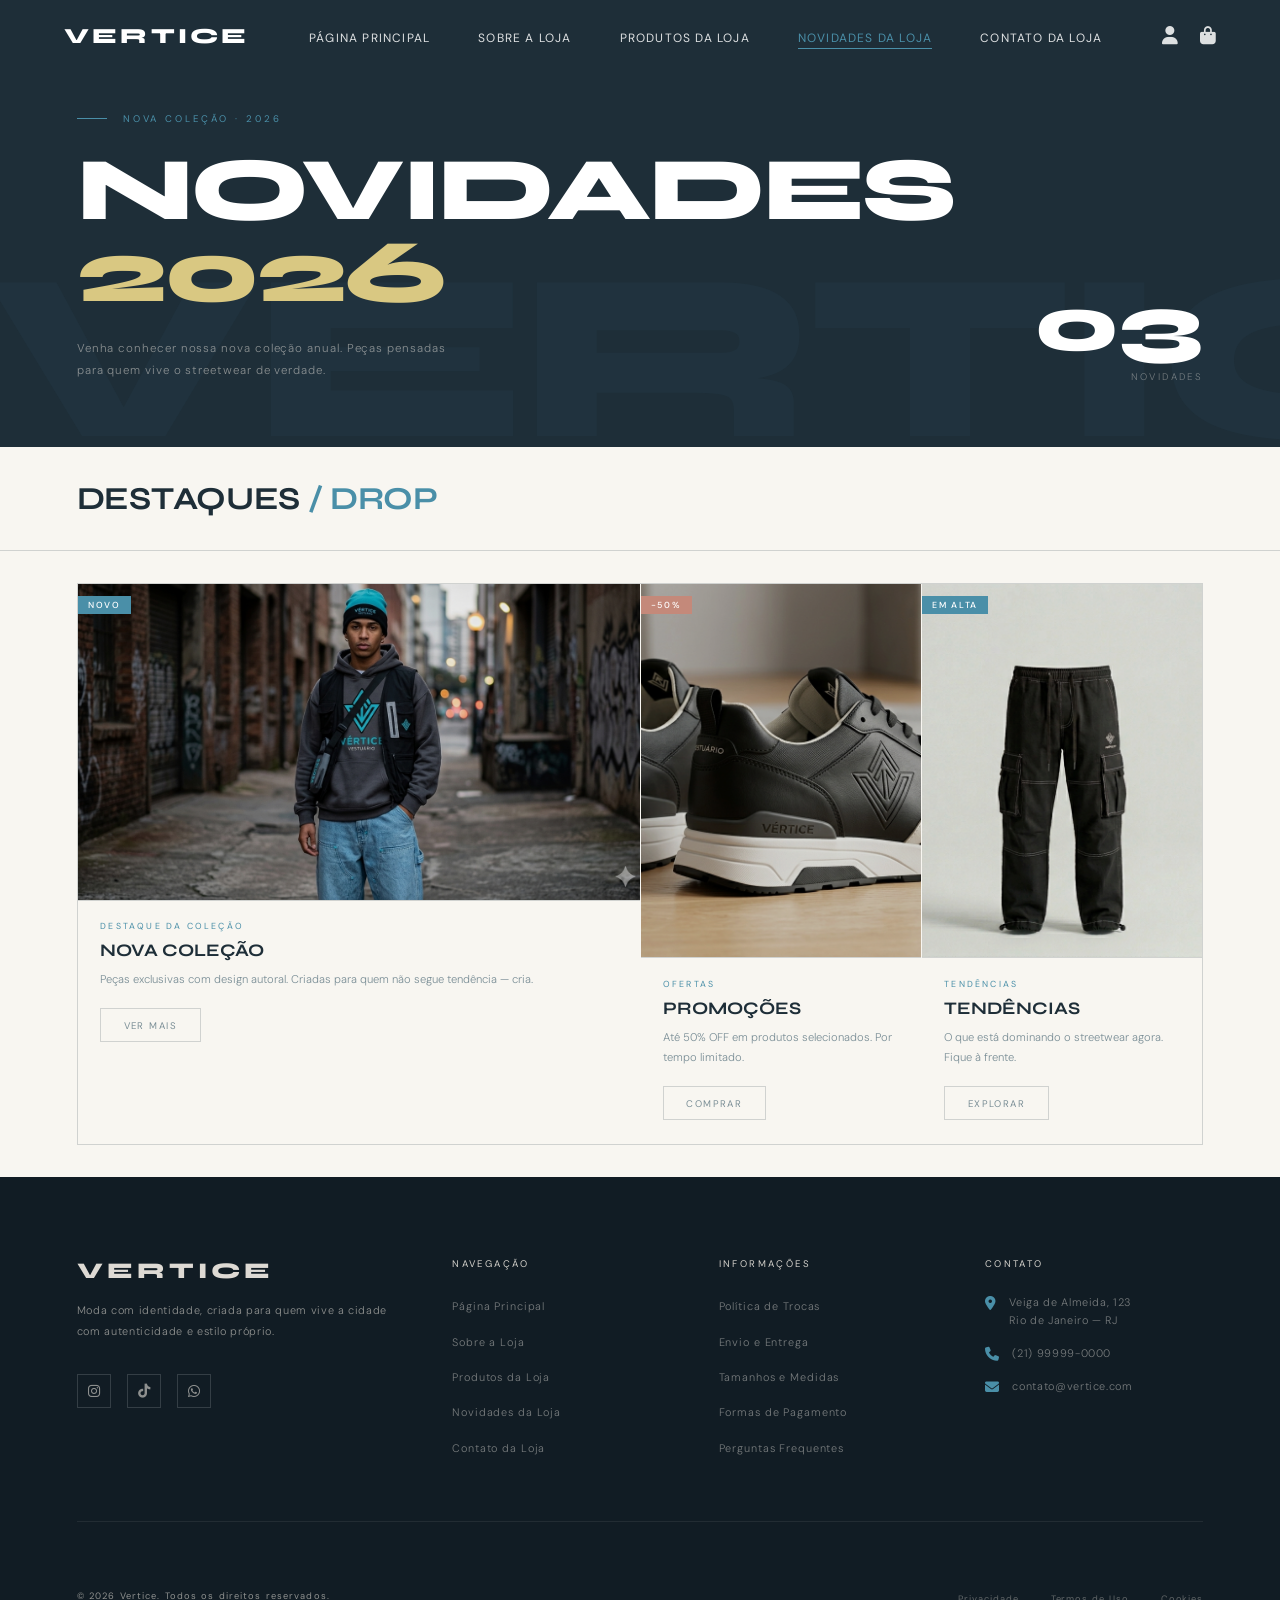
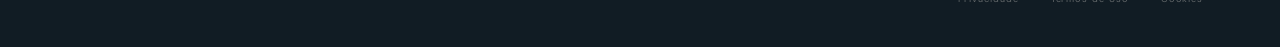
==== HTML/lancamentos.html @ c81a10d2 "Add files via upload" ====
<!doctype html>
<html lang="pt-BR">
  <head>
    <meta charset="UTF-8" />
    <meta name="viewport" content="width=device-width, initial-scale=1.0" />
    <title>VERTICE — Lançamentos</title>
    <link
      href="https://fonts.googleapis.com/css2?family=Syne:wght@400;600;700;800&family=DM+Sans:ital,wght@0,300;0,400;0,500;1,300&display=swap"
      rel="stylesheet"
    />
    <link
      rel="stylesheet"
      href="https://cdnjs.cloudflare.com/ajax/libs/font-awesome/6.5.0/css/all.min.css"
    />
    <link rel="stylesheet" href="../CSS/LANCAMENTOS.CSS" />
    <script src="../JS/inicio.js" defer></script>
  </head>
  <body>
    <nav id="navbar">
      <a href="../index.html" class="nav-logo">Vertice</a>
      <ul class="nav-links">
        <li><a href="../index.html">Página Principal</a></li>
        <li><a href="Sobre.html">Sobre a Loja</a></li>
        <li><a href="produtos.html">Produtos da Loja</a></li>
        <li><a href="lancamentos.html" class="active">Novidades da Loja</a></li>
        <li><a href="contato.html">Contato da Loja</a></li>
      </ul>
      <div class="nav-icons">
        <button aria-label="Conta"><i class="fa-solid fa-user"></i></button>
        <button aria-label="Sacola" id="btn-sacola">
          <i class="fa-solid fa-bag-shopping"></i>
          <span class="sacola-badge" id="contador-sacola"></span>
        </button>
      </div>
    </nav>

    <section class="banner">
      <div>
        <div class="banner-label">Nova Coleção · 2026</div>
        <h2>NOVIDADES<span>2026</span></h2>
        <p class="banner-sub">
          Venha conhecer nossa nova coleção anual. Peças pensadas para quem vive
          o streetwear de verdade.
        </p>
      </div>
      <div class="banner-direita">
        <div class="banner-ano">03<span>novidades</span></div>
      </div>
      <div class="banner-bg" aria-hidden="true">VERTICE</div>
    </section>

    <div class="cabecalho-secao">
      <div class="titulo-secao">Destaques <span>/ Drop</span></div>
    </div>

    <div class="grade-container reveal">
      <div class="grade-cards">
        <div class="card destaque" style="animation-delay: 0s">
          <div class="card-img-wrap">
            <img src="../IMG/Modelo Vertice.png" alt="Nova Coleção" />
            <div class="card-sobreposicao">
              <button
                class="btn-sobreposicao"
                onclick="window.location.href = 'produtos.html'"
              >
                Ver mais
              </button>
            </div>
            <div class="card-etiqueta">Novo</div>
          </div>
          <div class="card-info">
            <div class="card-categoria">Destaque da coleção</div>
            <h3>Nova Coleção</h3>
            <p>
              Peças exclusivas com design autoral. Criadas para quem não segue
              tendência — cria.
            </p>
            <button
              class="btn-card"
              onclick="window.location.href = 'produtos.html'"
            >
              Ver mais
            </button>
          </div>
        </div>

        <div class="card" style="animation-delay: 0.07s">
          <div class="card-img-wrap">
            <img src="../IMG/Tenis.png" alt="Promoções" />
            <div class="card-sobreposicao">
              <button
                class="btn-sobreposicao"
                onclick="window.location.href = 'produtos.html'"
              >
                Comprar
              </button>
            </div>
            <div class="card-etiqueta quente">−50%</div>
          </div>
          <div class="card-info">
            <div class="card-categoria">Ofertas</div>
            <h3>Promoções</h3>
            <p>Até 50% OFF em produtos selecionados. Por tempo limitado.</p>
            <button
              class="btn-card"
              onclick="window.location.href = 'produtos.html'"
            >
              Comprar
            </button>
          </div>
        </div>

        <div class="card" style="animation-delay: 0.14s">
          <div class="card-img-wrap">
            <img src="../IMG/Calca Vertice.png" alt="Tendências" />
            <div class="card-sobreposicao">
              <button
                class="btn-sobreposicao"
                onclick="window.location.href = 'produtos.html'"
              >
                Explorar
              </button>
            </div>
            <div class="card-etiqueta">Em alta</div>
          </div>
          <div class="card-info">
            <div class="card-categoria">Tendências</div>
            <h3>Tendências</h3>
            <p>O que está dominando o streetwear agora. Fique à frente.</p>
            <button
              class="btn-card"
              onclick="window.location.href = 'produtos.html'"
            >
              Explorar
            </button>
          </div>
        </div>
      </div>
    </div>

    <footer id="footer">
      <div class="footer-top">
        <div>
          <p class="footer-brand">Vertice</p>
          <p class="footer-desc">
            Moda com identidade, criada para quem vive a cidade com
            autenticidade e estilo próprio.
          </p>
          <div class="footer-socials">
            <a href="#" aria-label="Instagram"
              ><i class="fa-brands fa-instagram"></i
            ></a>
            <a href="#" aria-label="TikTok"
              ><i class="fa-brands fa-tiktok"></i
            ></a>
            <a href="#" aria-label="WhatsApp"
              ><i class="fa-brands fa-whatsapp"></i
            ></a>
          </div>
        </div>
        <div>
          <p class="footer-col-title">Navegação</p>
          <ul class="footer-links">
            <li><a href="../index.html">Página Principal</a></li>
            <li><a href="Sobre.html">Sobre a Loja</a></li>
            <li><a href="produtos.html">Produtos da Loja</a></li>
            <li><a href="lancamentos.html">Novidades da Loja</a></li>
            <li><a href="contato.html">Contato da Loja</a></li>
          </ul>
        </div>
        <div>
          <p class="footer-col-title">Informações</p>
          <ul class="footer-links">
            <li><a href="#">Política de Trocas</a></li>
            <li><a href="#">Envio e Entrega</a></li>
            <li><a href="#">Tamanhos e Medidas</a></li>
            <li><a href="#">Formas de Pagamento</a></li>
            <li><a href="#">Perguntas Frequentes</a></li>
          </ul>
        </div>
        <div>
          <p class="footer-col-title">Contato</p>
          <div class="footer-contact-item">
            <i class="fa-solid fa-location-dot"></i>
            <span>Veiga de Almeida, 123<br />Rio de Janeiro — RJ</span>
          </div>
          <div class="footer-contact-item">
            <i class="fa-solid fa-phone"></i>
            <span>(21) 99999-0000</span>
          </div>
          <div class="footer-contact-item">
            <i class="fa-solid fa-envelope"></i>
            <span>contato@vertice.com</span>
          </div>
        </div>
      </div>
      <div class="footer-bottom">
        <p class="footer-copy">
          &copy; 2026 Vertice. Todos os direitos reservados.
        </p>
        <ul class="footer-bottom-links">
          <li><a href="#">Privacidade</a></li>
          <li><a href="#">Termos de Uso</a></li>
          <li><a href="#">Cookies</a></li>
        </ul>
      </div>
    </footer>
  </body>
</html>
---- CSS/LANCAMENTOS.CSS ----
:root {
  --cream: #f2ede4;
  --warm-white: #f8f6f1;
  --charcoal: #1e2e38;
  --dark: #111c24;
  --stone: #7a8e96;
  --tan: #d9c882;
  --rust: #c4897a;
  --teal: #4a8fa8;
  --border: rgba(30, 46, 56, 0.12);
  --border-solid: rgba(30, 46, 56, 0.18);
  --transition: 0.45s cubic-bezier(0.25, 0.46, 0.45, 0.94);
}

*,
*::before,
*::after {
  margin: 0;
  padding: 0;
  box-sizing: border-box;
}
html {
  scroll-behavior: smooth;
}

body {
  background: var(--warm-white);
  color: var(--charcoal);
  font-family: "DM Sans", sans-serif;
  overflow-x: hidden;
}

#navbar {
  position: fixed;
  top: 0;
  left: 0;
  right: 0;
  z-index: 1000;
  padding: 0 5%;
  display: flex;
  align-items: center;
  justify-content: space-between;
  height: 72px;
  background: transparent;
  transition:
    background var(--transition),
    box-shadow var(--transition);
}

#navbar.scrolled {
  background: rgba(248, 246, 241, 0.98);
  backdrop-filter: blur(12px);
  -webkit-backdrop-filter: blur(12px);
  box-shadow: 0 2px 40px rgba(30, 46, 56, 0.08);
}

.nav-logo {
  font-family: "Syne", sans-serif;
  font-size: 1.35rem;
  font-weight: 800;
  letter-spacing: 0.15em;
  color: #fff;
  text-decoration: none;
  text-transform: uppercase;
  transition: color var(--transition);
}

#navbar.scrolled .nav-logo {
  color: var(--charcoal);
}

.nav-links {
  display: flex;
  gap: 3rem;
  list-style: none;
}

.nav-links a {
  font-family: "DM Sans", sans-serif;
  font-size: 0.75rem;
  font-weight: 400;
  letter-spacing: 0.1em;
  text-transform: uppercase;
  color: rgba(255, 255, 255, 0.85);
  text-decoration: none;
  position: relative;
  padding-bottom: 3px;
  transition: color var(--transition);
}

#navbar.scrolled .nav-links a {
  color: var(--charcoal);
}

.nav-links a::after {
  content: "";
  position: absolute;
  bottom: 0;
  left: 0;
  width: 0;
  height: 1px;
  background: var(--teal);
  transition: width var(--transition);
}

.nav-links a:hover::after,
.nav-links a.active::after {
  width: 100%;
}

.nav-links a:hover,
.nav-links a.active {
  color: var(--teal);
}

.nav-icons {
  display: flex;
  gap: 1.4rem;
  align-items: center;
}

.nav-icons button {
  background: none;
  border: none;
  cursor: pointer;
  color: rgba(255, 255, 255, 0.85);
  transition: color var(--transition);
  display: flex;
  align-items: center;
  position: relative;
  font-size: 1rem;
}

#navbar.scrolled .nav-icons button {
  color: var(--charcoal);
}
.nav-icons button:hover {
  color: var(--rust);
}

.nav-icons i {
  font-size: 18px;
}

.sacola-badge {
  position: absolute;
  top: -6px;
  right: -8px;
  background: var(--teal);
  color: #fff;
  font-size: 9px;
  font-weight: 700;
  width: 16px;
  height: 16px;
  border-radius: 50%;
  display: flex;
  align-items: center;
  justify-content: center;
  opacity: 0;
  transition: opacity var(--transition);
}

.sacola-badge.visivel {
  opacity: 1;
}

.banner {
  padding: 112px 6% 64px;
  border-bottom: 1px solid var(--border-solid);
  position: relative;
  overflow: hidden;
  display: grid;
  grid-template-columns: 1fr auto;
  align-items: end;
  gap: 2rem;
  background: var(--charcoal);
}

.banner-bg {
  position: absolute;
  bottom: -32px;
  left: -16px;
  font-family: "Syne", sans-serif;
  font-weight: 800;
  font-size: 240px;
  color: rgba(74, 143, 168, 0.05);
  line-height: 1;
  text-transform: uppercase;
  pointer-events: none;
  user-select: none;
  letter-spacing: -8px;
}

.banner-label {
  font-size: 0.6rem;
  letter-spacing: 0.3em;
  color: var(--teal);
  text-transform: uppercase;
  margin-bottom: 1.5rem;
  display: flex;
  align-items: center;
  gap: 1rem;
  position: relative;
  z-index: 1;
}

.banner-label::before {
  content: "";
  width: 30px;
  height: 1px;
  background: var(--teal);
}

.banner h2 {
  font-family: "Syne", sans-serif;
  font-weight: 800;
  font-size: clamp(3rem, 7vw, 6rem);
  line-height: 0.92;
  text-transform: uppercase;
  letter-spacing: -0.03em;
  color: #fff;
  position: relative;
  z-index: 1;
}

.banner h2 span {
  color: var(--tan);
  display: block;
}

.banner-sub {
  font-size: 0.72rem;
  font-weight: 300;
  color: rgba(245, 240, 232, 0.5);
  letter-spacing: 0.08em;
  margin-top: 1.5rem;
  max-width: 380px;
  line-height: 1.9;
  position: relative;
  z-index: 1;
}

.banner-direita {
  text-align: right;
  position: relative;
  z-index: 1;
}

.banner-ano {
  font-family: "Syne", sans-serif;
  font-weight: 800;
  font-size: 5rem;
  line-height: 1;
  color: #fff;
}

.banner-ano span {
  display: block;
  font-family: "DM Sans", sans-serif;
  font-size: 0.6rem;
  font-weight: 300;
  letter-spacing: 0.25em;
  color: rgba(245, 240, 232, 0.4);
  text-transform: uppercase;
  margin-top: 0.5rem;
}

.cabecalho-secao {
  display: flex;
  align-items: center;
  justify-content: space-between;
  padding: 2rem 6%;
  border-bottom: 1px solid var(--border-solid);
}

.titulo-secao {
  font-family: "Syne", sans-serif;
  font-weight: 700;
  font-size: 2rem;
  text-transform: uppercase;
  letter-spacing: -0.01em;
  color: var(--charcoal);
}

.titulo-secao span {
  color: var(--teal);
}

.grade-container {
  padding: 2rem 6%;
}

.grade-cards {
  display: grid;
  grid-template-columns: repeat(4, 1fr);
  gap: 1px;
  border: 1px solid var(--border-solid);
}

.card {
  background: var(--warm-white);
  position: relative;
  overflow: hidden;
  cursor: pointer;
  transition: background 0.2s;
  animation: aparecer 0.45s ease both;
}

@keyframes aparecer {
  from {
    opacity: 0;
    transform: translateY(16px);
  }
  to {
    opacity: 1;
    transform: translateY(0);
  }
}

.card:hover {
  background: var(--cream);
}

.card.destaque {
  grid-column: span 2;
}
.card.destaque .card-img-wrap {
  aspect-ratio: 16/9;
}

.card-img-wrap {
  width: 100%;
  aspect-ratio: 3/4;
  overflow: hidden;
  position: relative;
  background: var(--cream);
}

.card-img-wrap img {
  width: 100%;
  height: 100%;
  object-fit: cover;
  display: block;
  transition: transform 0.4s ease;
  filter: brightness(0.92);
}

.card:hover .card-img-wrap img {
  transform: scale(1.05);
  filter: brightness(0.8);
}

.card-sobreposicao {
  position: absolute;
  inset: 0;
  background: rgba(30, 46, 56, 0.55);
  display: flex;
  align-items: center;
  justify-content: center;
  opacity: 0;
  transition: opacity 0.22s;
  z-index: 2;
}

.card:hover .card-sobreposicao {
  opacity: 1;
}

.btn-sobreposicao {
  background: var(--teal);
  color: #fff;
  border: none;
  font-family: "DM Sans", sans-serif;
  font-weight: 500;
  font-size: 0.65rem;
  letter-spacing: 0.2em;
  text-transform: uppercase;
  padding: 0.9rem 2rem;
  cursor: pointer;
  transition: background 0.15s;
}

.btn-sobreposicao:hover {
  background: var(--charcoal);
}

.card-etiqueta {
  position: absolute;
  top: 12px;
  left: 0;
  background: var(--teal);
  color: #fff;
  font-family: "DM Sans", sans-serif;
  font-weight: 500;
  font-size: 0.55rem;
  letter-spacing: 0.2em;
  text-transform: uppercase;
  padding: 3px 10px;
  z-index: 3;
}

.card-etiqueta.quente {
  background: var(--rust);
}

.card-info {
  padding: 1.2rem 1.4rem 1.5rem;
  border-top: 1px solid var(--border-solid);
}

.card-categoria {
  font-size: 0.55rem;
  letter-spacing: 0.25em;
  text-transform: uppercase;
  color: var(--teal);
  margin-bottom: 0.5rem;
}

.card-info h3 {
  font-family: "Syne", sans-serif;
  font-weight: 700;
  font-size: 1.1rem;
  text-transform: uppercase;
  color: var(--charcoal);
  margin-bottom: 0.5rem;
}

.card-info p {
  font-size: 0.7rem;
  font-weight: 300;
  color: var(--stone);
  line-height: 1.8;
  margin-bottom: 1.2rem;
}

.btn-card {
  background: none;
  border: 1px solid var(--border-solid);
  color: var(--stone);
  font-family: "DM Sans", sans-serif;
  font-size: 0.6rem;
  letter-spacing: 0.15em;
  text-transform: uppercase;
  padding: 0.6rem 1.4rem;
  cursor: pointer;
  transition: all 0.15s;
}

.btn-card:hover {
  border-color: var(--teal);
  color: var(--teal);
}

#footer {
  background: var(--dark);
  color: rgba(245, 240, 232, 0.55);
  padding: 5rem 6% 2.5rem;
}

.footer-top {
  display: grid;
  grid-template-columns: 1.5fr 1fr 1fr 1fr;
  gap: 3rem;
  margin-bottom: 4rem;
  padding-bottom: 4rem;
  border-bottom: 1px solid rgba(255, 255, 255, 0.07);
}

.footer-brand {
  font-family: "Syne", sans-serif;
  font-size: 1.4rem;
  font-weight: 800;
  letter-spacing: 0.18em;
  color: rgba(245, 240, 232, 0.9);
  text-transform: uppercase;
  margin-bottom: 1rem;
}

.footer-desc {
  font-size: 0.68rem;
  font-weight: 300;
  letter-spacing: 0.06em;
  line-height: 1.9;
  margin-bottom: 2rem;
}

.footer-socials {
  display: flex;
  gap: 1rem;
}

.footer-socials a {
  width: 34px;
  height: 34px;
  border: 1px solid rgba(255, 255, 255, 0.15);
  display: flex;
  align-items: center;
  justify-content: center;
  color: rgba(245, 240, 232, 0.55);
  text-decoration: none;
  font-size: 14px;
  transition:
    border-color var(--transition),
    color var(--transition);
}

.footer-socials a:hover {
  border-color: var(--teal);
  color: var(--teal);
}
.footer-socials i {
  font-size: 14px;
}

.footer-col-title {
  font-size: 0.6rem;
  letter-spacing: 0.25em;
  text-transform: uppercase;
  color: rgba(245, 240, 232, 0.85);
  margin-bottom: 1.5rem;
}

.footer-links {
  list-style: none;
  display: flex;
  flex-direction: column;
  gap: 0.9rem;
}

.footer-links a {
  font-size: 0.68rem;
  font-weight: 300;
  letter-spacing: 0.08em;
  color: rgba(245, 240, 232, 0.45);
  text-decoration: none;
  transition: color var(--transition);
}

.footer-links a:hover {
  color: var(--teal);
}

.footer-contact-item {
  display: flex;
  align-items: flex-start;
  gap: 0.8rem;
  font-size: 0.68rem;
  font-weight: 300;
  letter-spacing: 0.06em;
  line-height: 1.6;
  margin-bottom: 1rem;
  color: rgba(245, 240, 232, 0.45);
}

.footer-contact-item i {
  font-size: 14px;
  color: var(--teal);
  flex-shrink: 0;
  margin-top: 2px;
}

.footer-bottom {
  display: flex;
  justify-content: space-between;
  align-items: center;
}

.footer-copy {
  font-size: 0.58rem;
  letter-spacing: 0.12em;
}

.footer-bottom-links {
  display: flex;
  gap: 2rem;
  list-style: none;
}

.footer-bottom-links a {
  font-size: 0.58rem;
  letter-spacing: 0.1em;
  color: rgba(245, 240, 232, 0.35);
  text-decoration: none;
  transition: color var(--transition);
}

.footer-bottom-links a:hover {
  color: var(--teal);
}

.reveal {
  opacity: 0;
  transform: translateY(28px);
  transition:
    opacity 0.8s cubic-bezier(0.22, 1, 0.36, 1),
    transform 0.8s cubic-bezier(0.22, 1, 0.36, 1);
}
.reveal.visible {
  opacity: 1;
  transform: translateY(0);
}

@media (max-width: 900px) {
  .nav-links {
    display: none;
  }
  .grade-cards {
    grid-template-columns: 1fr 1fr;
  }
  .card.destaque {
    grid-column: span 2;
  }
  .footer-top {
    grid-template-columns: 1fr 1fr;
  }
  .banner {
    grid-template-columns: 1fr;
  }
  .banner-direita {
    display: none;
  }
}

@media (max-width: 600px) {
  .grade-cards {
    grid-template-columns: 1fr;
  }
  .card.destaque {
    grid-column: span 1;
  }
  .footer-top {
    grid-template-columns: 1fr;
  }
}
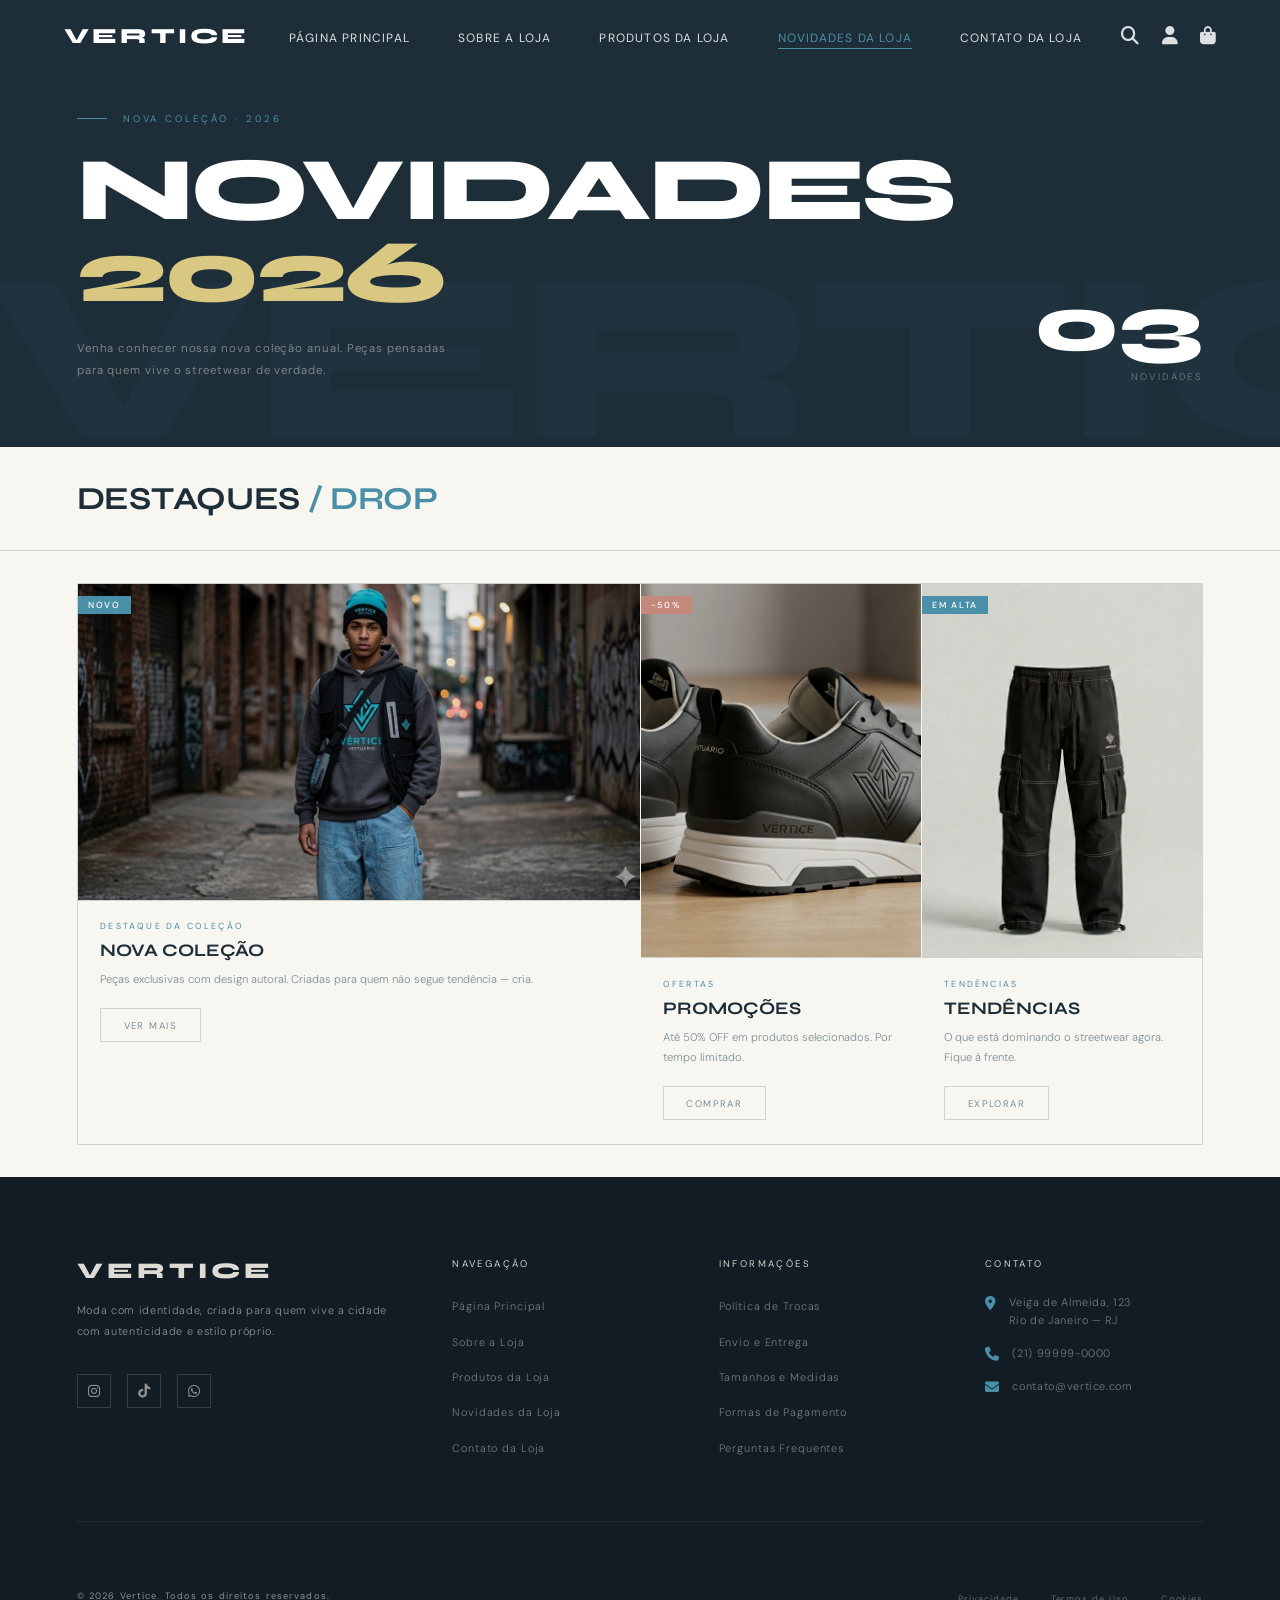
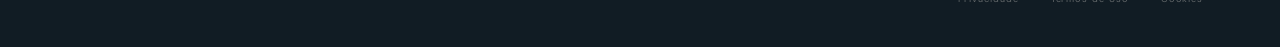
==== commit cdc0f526: "Add search button to navigation Added a search button with an icon to the navigation." ====
--- a/HTML/lancamentos.html
+++ b/HTML/lancamentos.html
@@ -26,6 +26,9 @@
         <li><a href="contato.html">Contato da Loja</a></li>
       </ul>
       <div class="nav-icons">
+        <button aria-label="Buscar">
+          <i class="fa-solid fa-magnifying-glass"></i>
+        </button>
         <button aria-label="Conta"><i class="fa-solid fa-user"></i></button>
         <button aria-label="Sacola" id="btn-sacola">
           <i class="fa-solid fa-bag-shopping"></i>
--- a/CSS/LANCAMENTOS.CSS
+++ b/CSS/LANCAMENTOS.CSS
@@ -600,10 +600,87 @@
   transform: translateY(0);
 }
 
+.nav-hamburger {
+  display: none;
+  flex-direction: column;
+  justify-content: center;
+  gap: 5px;
+  background: none;
+  border: none;
+  cursor: pointer;
+  padding: 4px;
+  z-index: 1001;
+}
+
+.nav-hamburger span {
+  display: block;
+  width: 22px;
+  height: 2px;
+  background: rgba(255, 255, 255, 0.85);
+  border-radius: 2px;
+  transition:
+    transform 0.35s ease,
+    opacity 0.25s ease,
+    background var(--transition);
+}
+
+#navbar.scrolled .nav-hamburger span {
+  background: var(--charcoal);
+}
+
+#navbar.menu-open .nav-hamburger span:nth-child(1) {
+  transform: translateY(7px) rotate(45deg);
+}
+#navbar.menu-open .nav-hamburger span:nth-child(2) {
+  opacity: 0;
+  transform: scaleX(0);
+}
+#navbar.menu-open .nav-hamburger span:nth-child(3) {
+  transform: translateY(-7px) rotate(-45deg);
+}
+
 @media (max-width: 900px) {
+  .nav-hamburger {
+    display: flex;
+  }
+
   .nav-links {
-    display: none;
-  }
+    position: fixed !important;
+    top: 72px !important;
+    left: 0 !important;
+    right: 0 !important;
+    bottom: 0 !important;
+    background: var(--dark, #111c24) !important;
+    flex-direction: column !important;
+    align-items: center !important;
+    justify-content: center !important;
+    gap: 2.5rem !important;
+    opacity: 0;
+    pointer-events: none;
+    transform: translateY(-12px);
+    transition:
+      opacity 0.35s ease,
+      transform 0.35s ease;
+    z-index: 999;
+  }
+
+  #navbar.menu-open .nav-links {
+    opacity: 1 !important;
+    pointer-events: all !important;
+    transform: translateY(0) !important;
+  }
+
+  .nav-links a {
+    font-size: 1.1rem !important;
+    letter-spacing: 0.2em !important;
+    color: rgba(245, 240, 232, 0.85) !important;
+  }
+
+  .nav-links a.active,
+  .nav-links a:hover {
+    color: var(--teal) !important;
+  }
+
   .grade-cards {
     grid-template-columns: 1fr 1fr;
   }
@@ -632,3 +709,22 @@
     grid-template-columns: 1fr;
   }
 }
+
+@media (max-width: 600px) {
+  .banner h2 {
+    font-size: 2.8rem;
+  }
+  .banner {
+    padding: 100px 5% 3rem;
+  }
+  .footer-bottom {
+    flex-direction: column;
+    gap: 1rem;
+    text-align: center;
+  }
+  .footer-bottom-links {
+    flex-wrap: wrap;
+    justify-content: center;
+    gap: 1rem;
+  }
+}
